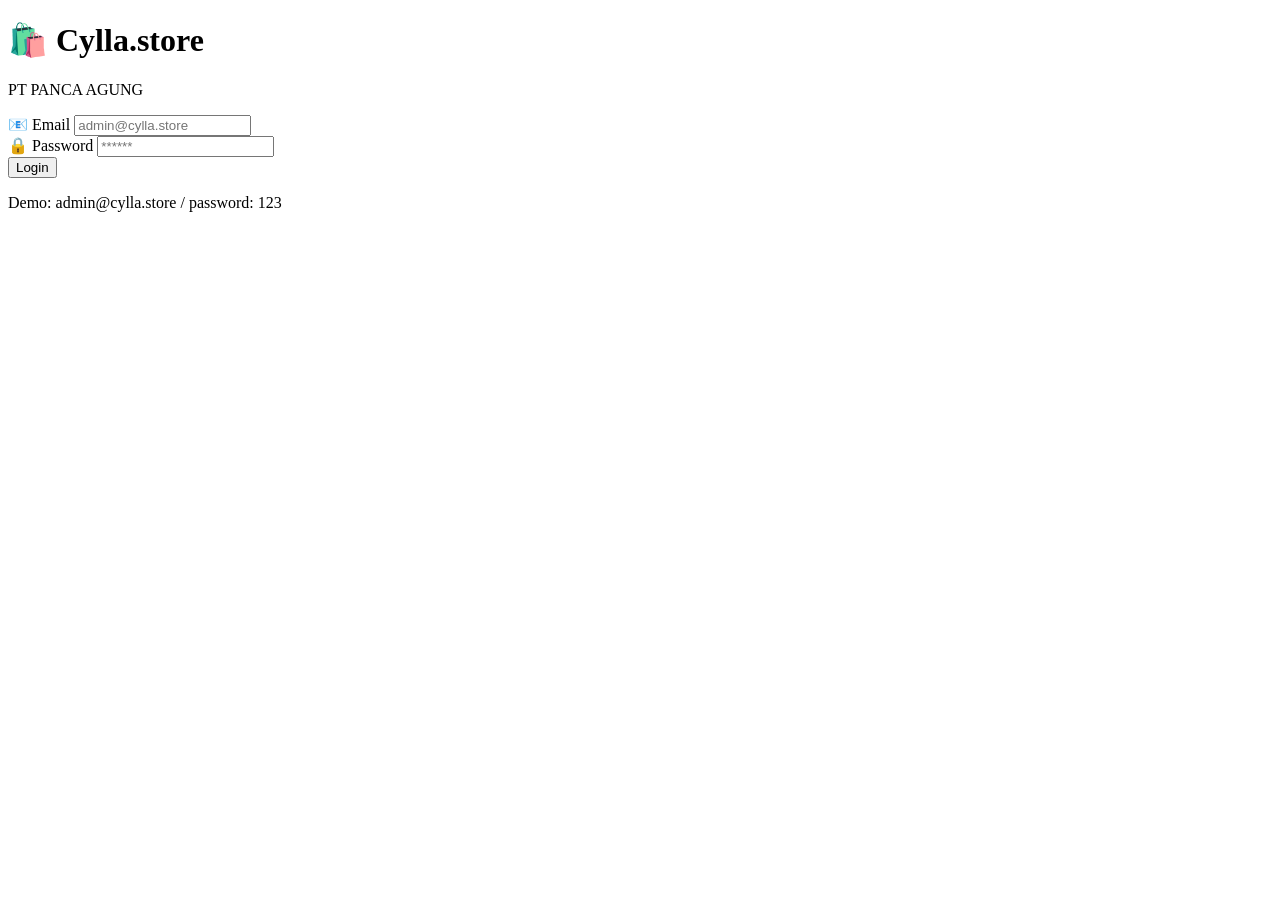
==== index.html @ 6f6eb32b "Create  index.html" ====
<!DOCTYPE html>
<html lang="id">
<head>
    <meta charset="UTF-8">
    <meta name="viewport" content="width=device-width, initial-scale=1.0">
    <title>Cylla.store - Monitoring System</title>
    <script>
        window.location.href = "login.html";
    </script>
</head>
<body>
    Redirecting...
</body>
</html>
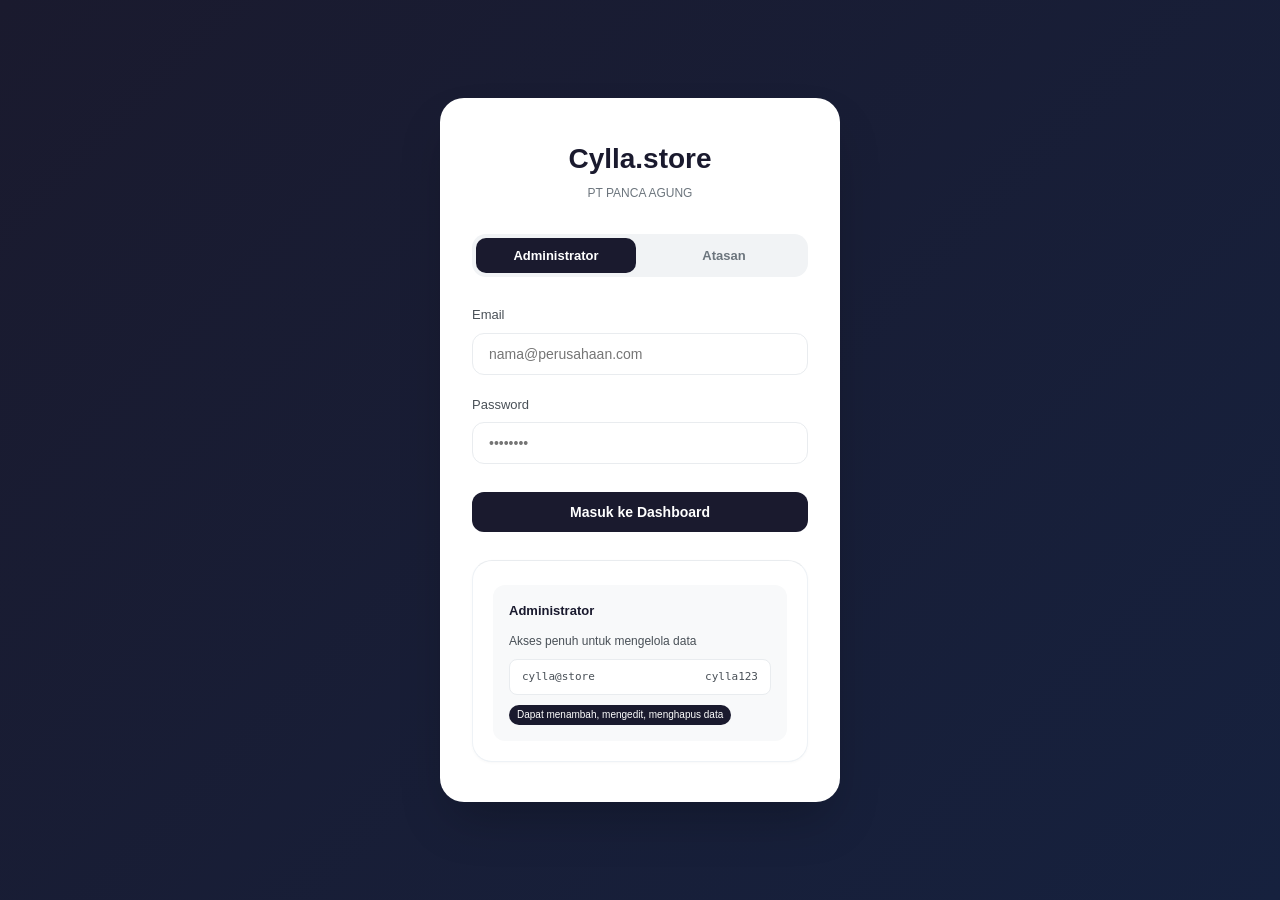
==== commit 271f4844: "Update index.html" ====
--- a/index.html
+++ b/index.html
@@ -9,6 +9,6 @@
     </script>
 </head>
 <body>
-    Redirecting...
+    <p>Redirecting to <a href="login.html">login page</a>...</p>
 </body>
 </html>
